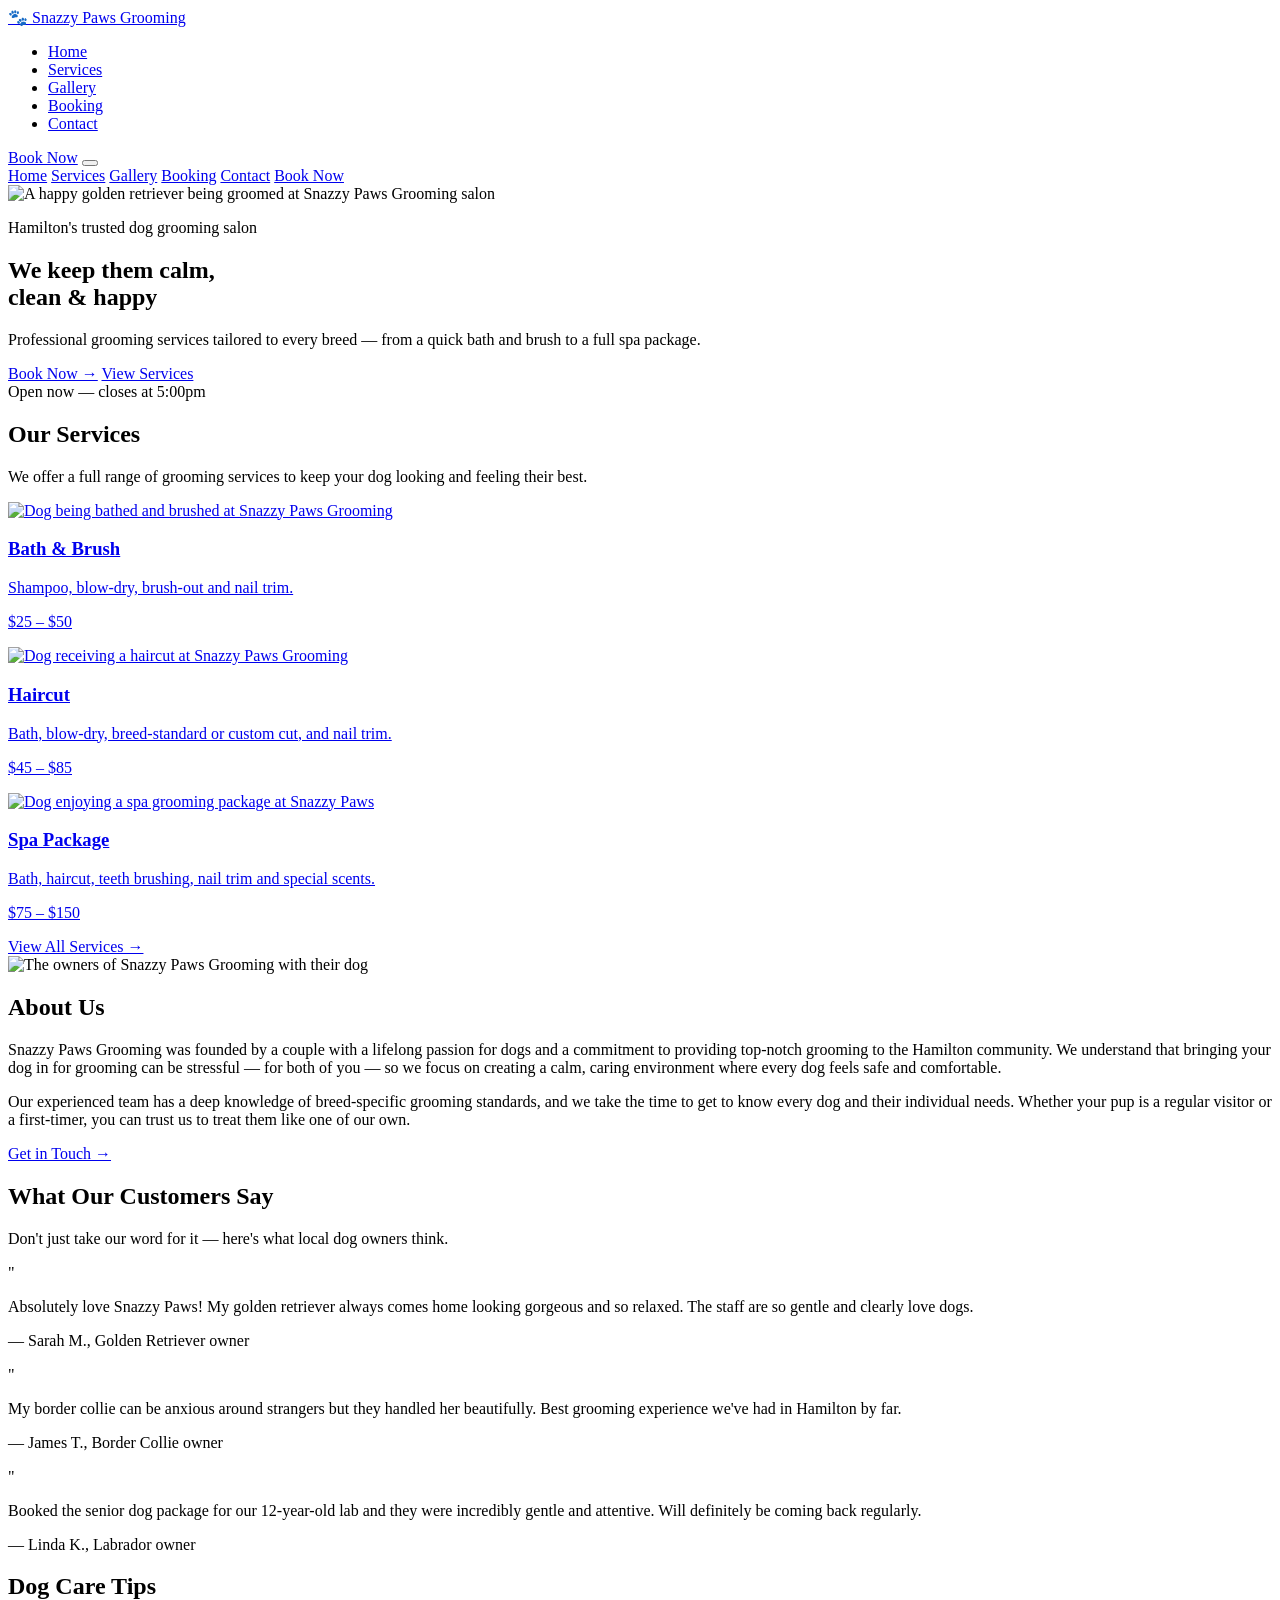
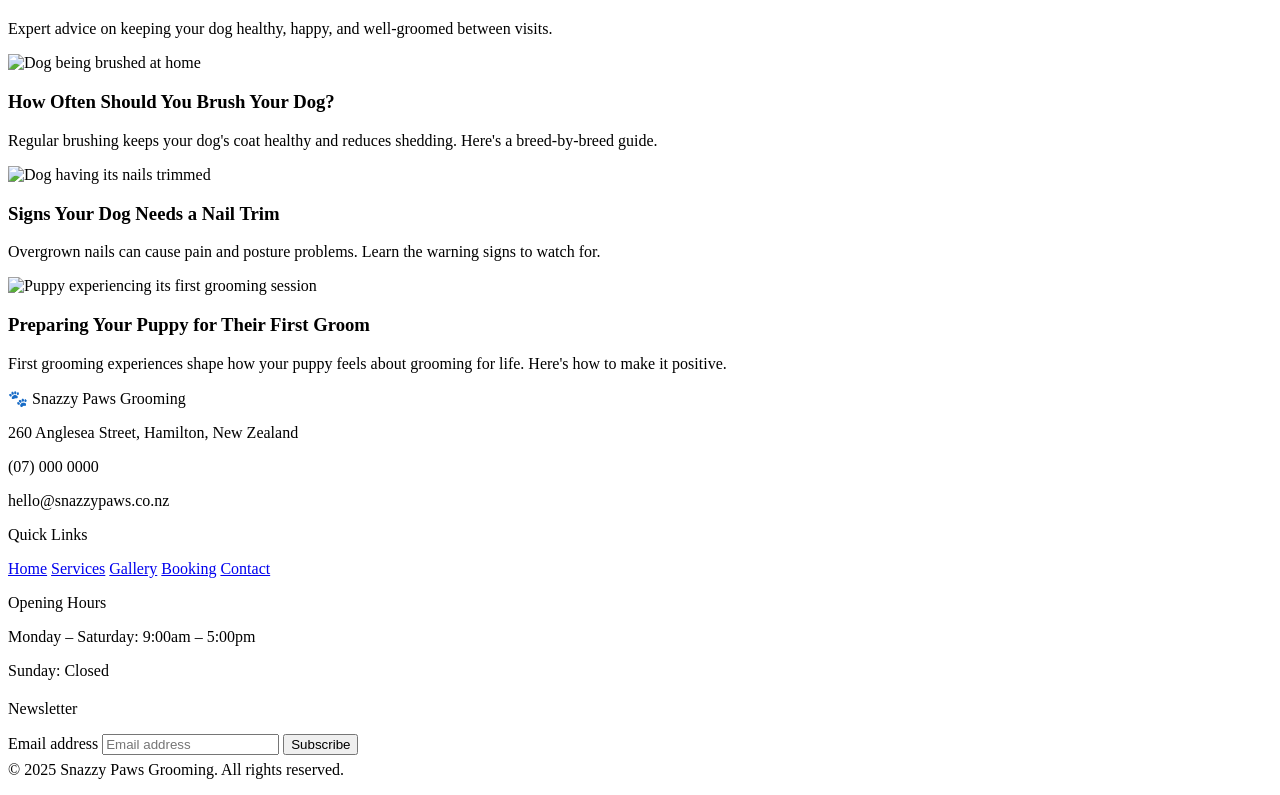
==== index.html @ 9329e03b "Add files via upload" ====
<!DOCTYPE html>
<html lang="en">
  <head>
    <meta charset="UTF-8" />
    <meta name="viewport" content="width=device-width, initial-scale=1.0" />
    <meta name="description" content="Snazzy Paws Grooming — Professional dog grooming services in Hamilton. Book your appointment today." />
    <title>Home | Snazzy Paws Grooming</title>
    <link rel="stylesheet" href="css/styles.css" />
  </head>
  <body>

    <!-- ===================== HEADER ===================== -->
    <header class="site-header" role="banner">
      <nav class="nav container" aria-label="Main navigation">
        <a href="index.html" class="nav__brand" aria-label="Snazzy Paws Grooming — Home">
          <span class="nav__brand-icon" aria-hidden="true">🐾</span>
          Snazzy Paws Grooming
        </a>
        <ul class="nav__links" role="list">
          <li><a href="index.html" class="active" aria-current="page">Home</a></li>
          <li><a href="services.html">Services</a></li>
          <li><a href="gallery.html">Gallery</a></li>
          <li><a href="booking.html">Booking</a></li>
          <li><a href="contact.html">Contact</a></li>
        </ul>
        <a href="booking.html" class="btn btn--primary nav__cta">Book Now</a>
        <button
          class="nav__toggle"
          aria-label="Open navigation menu"
          aria-expanded="false"
          aria-controls="mobile-nav"
        >
          <span></span>
          <span></span>
          <span></span>
        </button>
      </nav>
      <nav
        class="nav__mobile"
        id="mobile-nav"
        aria-label="Mobile navigation"
        aria-hidden="true"
      >
        <a href="index.html" aria-current="page">Home</a>
        <a href="services.html">Services</a>
        <a href="gallery.html">Gallery</a>
        <a href="booking.html">Booking</a>
        <a href="contact.html">Contact</a>
        <a href="booking.html" class="btn btn--primary">Book Now</a>
      </nav>
    </header>

    <!-- ===================== MAIN ===================== -->
    <main id="main-content">

      <!-- Hero -->
      <section class="hero" aria-label="Welcome banner">
        <img
          src="images/hero.jpg"
          alt="A happy golden retriever being groomed at Snazzy Paws Grooming salon"
          class="hero__image"
        />
        <div class="container">
          <div class="hero__content">
            <p class="hero__tagline">Hamilton's trusted dog grooming salon</p>
            <h1 class="hero__title">We keep them calm, <br />clean &amp; happy</h1>
            <p class="hero__subtitle">
              Professional grooming services tailored to every breed — from a quick bath and brush to a full spa package.
            </p>
            <div class="hero__actions">
              <a href="booking.html" class="btn btn--primary">Book Now →</a>
              <a href="services.html" class="btn btn--outline">View Services</a>
            </div>
          </div>
        </div>
      </section>

      <!-- Status bar -->
      <div class="status-bar" role="status" aria-live="polite">
        <span class="status-badge">
          <span class="status-badge__dot" aria-hidden="true"></span>
          Open now — closes at 5:00pm
        </span>
      </div>

      <!-- Our Services -->
      <section class="section" aria-labelledby="services-heading">
        <div class="container">
          <div class="section__header">
            <h2 id="services-heading">Our Services</h2>
            <p>We offer a full range of grooming services to keep your dog looking and feeling their best.</p>
          </div>
          <div class="services-grid">
            <a href="booking.html" class="service-card">
              <img src="images/pkg-bath.jpg" alt="Dog being bathed and brushed at Snazzy Paws Grooming" class="service-card__image" />
              <div class="service-card__body">
                <h3 class="service-card__name">Bath &amp; Brush</h3>
                <p class="service-card__desc">Shampoo, blow-dry, brush-out and nail trim.</p>
                <p class="service-card__price">$25 – $50</p>
              </div>
            </a>
            <a href="booking.html" class="service-card">
              <img src="images/service-haircut.jpg" alt="Dog receiving a haircut at Snazzy Paws Grooming" class="service-card__image" />
              <div class="service-card__body">
                <h3 class="service-card__name">Haircut</h3>
                <p class="service-card__desc">Bath, blow-dry, breed-standard or custom cut, and nail trim.</p>
                <p class="service-card__price">$45 – $85</p>
              </div>
            </a>
            <a href="booking.html" class="service-card">
              <img src="images/salon-bath.jpg" alt="Dog enjoying a spa grooming package at Snazzy Paws" class="service-card__image" />
              <div class="service-card__body">
                <h3 class="service-card__name">Spa Package</h3>
                <p class="service-card__desc">Bath, haircut, teeth brushing, nail trim and special scents.</p>
                <p class="service-card__price">$75 – $150</p>
              </div>
            </a>
          </div>
          <div class="services-cta">
            <a href="services.html" class="btn btn--dark">View All Services →</a>
          </div>
        </div>
      </section>

      <!-- About Us -->
      <section class="section section--alt" aria-labelledby="about-heading">
        <div class="container">
          <div class="about-grid">
            <img src="images/about.jpg" alt="The owners of Snazzy Paws Grooming with their dog" class="about__image" />
            <div class="about__text">
              <h2 id="about-heading">About Us</h2>
              <p>
                Snazzy Paws Grooming was founded by a couple with a lifelong passion for dogs and a commitment to providing top-notch grooming to the Hamilton community. We understand that bringing your dog in for grooming can be stressful — for both of you — so we focus on creating a calm, caring environment where every dog feels safe and comfortable.
              </p>
              <p>
                Our experienced team has a deep knowledge of breed-specific grooming standards, and we take the time to get to know every dog and their individual needs. Whether your pup is a regular visitor or a first-timer, you can trust us to treat them like one of our own.
              </p>
              <a href="contact.html" class="btn btn--dark">Get in Touch →</a>
            </div>
          </div>
        </div>
      </section>

      <!-- Customer Reviews -->
      <section class="section" aria-labelledby="reviews-heading">
        <div class="container">
          <div class="section__header">
            <h2 id="reviews-heading">What Our Customers Say</h2>
            <p>Don't just take our word for it — here's what local dog owners think.</p>
          </div>
          <div class="reviews-grid">
            <article class="review-card">
              <p class="review-card__quote" aria-hidden="true">"</p>
              <p class="review-card__text">Absolutely love Snazzy Paws! My golden retriever always comes home looking gorgeous and so relaxed. The staff are so gentle and clearly love dogs.</p>
              <p class="review-card__author">— Sarah M., Golden Retriever owner</p>
            </article>
            <article class="review-card">
              <p class="review-card__quote" aria-hidden="true">"</p>
              <p class="review-card__text">My border collie can be anxious around strangers but they handled her beautifully. Best grooming experience we've had in Hamilton by far.</p>
              <p class="review-card__author">— James T., Border Collie owner</p>
            </article>
            <article class="review-card">
              <p class="review-card__quote" aria-hidden="true">"</p>
              <p class="review-card__text">Booked the senior dog package for our 12-year-old lab and they were incredibly gentle and attentive. Will definitely be coming back regularly.</p>
              <p class="review-card__author">— Linda K., Labrador owner</p>
            </article>
          </div>
        </div>
      </section>

      <!-- Dog Care Tips -->
      <section class="section section--alt" aria-labelledby="tips-heading">
        <div class="container">
          <div class="section__header">
            <h2 id="tips-heading">Dog Care Tips</h2>
            <p>Expert advice on keeping your dog healthy, happy, and well-groomed between visits.</p>
          </div>
          <div class="tips-grid">
            <article class="tip-card">
              <img src="images/tip-brushing.jpg" alt="Dog being brushed at home" class="tip-card__image" />
              <div class="tip-card__body">
                <h3 class="tip-card__title">How Often Should You Brush Your Dog?</h3>
                <p class="tip-card__preview">Regular brushing keeps your dog's coat healthy and reduces shedding. Here's a breed-by-breed guide.</p>
              </div>
            </article>
            <article class="tip-card">
              <img src="images/tip-nails.jpg" alt="Dog having its nails trimmed" class="tip-card__image" />
              <div class="tip-card__body">
                <h3 class="tip-card__title">Signs Your Dog Needs a Nail Trim</h3>
                <p class="tip-card__preview">Overgrown nails can cause pain and posture problems. Learn the warning signs to watch for.</p>
              </div>
            </article>
            <article class="tip-card">
              <img src="images/tip-puppy.jpg" alt="Puppy experiencing its first grooming session" class="tip-card__image" />
              <div class="tip-card__body">
                <h3 class="tip-card__title">Preparing Your Puppy for Their First Groom</h3>
                <p class="tip-card__preview">First grooming experiences shape how your puppy feels about grooming for life. Here's how to make it positive.</p>
              </div>
            </article>
          </div>
        </div>
      </section>

    </main>

    <!-- ===================== FOOTER ===================== -->
    <footer class="site-footer" role="contentinfo">
      <div class="container">
        <div class="footer__grid">
          <div>
            <p class="footer__brand">🐾 Snazzy Paws Grooming</p>
            <div class="footer__info">
              <p>260 Anglesea Street, Hamilton, New Zealand</p>
              <p>(07) 000 0000</p>
              <p>hello@snazzypaws.co.nz</p>
            </div>
          </div>
          <div>
            <p class="footer__heading">Quick Links</p>
            <nav class="footer__links" aria-label="Footer navigation">
              <a href="index.html">Home</a>
              <a href="services.html">Services</a>
              <a href="gallery.html">Gallery</a>
              <a href="booking.html">Booking</a>
              <a href="contact.html">Contact</a>
            </nav>
          </div>
          <div>
            <p class="footer__heading">Opening Hours</p>
            <div class="footer__hours">
              <p>Monday – Saturday: 9:00am – 5:00pm</p>
              <p>Sunday: Closed</p>
            </div>
            <p class="footer__heading" style="margin-top:1.25rem;">Newsletter</p>
            <form class="footer__newsletter-form" aria-label="Newsletter signup">
              <label for="newsletter-email" class="sr-only">Email address</label>
              <input
                type="email"
                id="newsletter-email"
                name="email"
                placeholder="Email address"
                aria-label="Your email address"
              />
              <button type="submit">Subscribe</button>
            </form>
          </div>
        </div>
        <div class="footer__bottom">
          <p style="margin-top:0.4rem;">© 2025 Snazzy Paws Grooming. All rights reserved.</p>
        </div>
      </div>
    </footer>

    <script>
      // Mobile nav toggle
      const toggle = document.querySelector('.nav__toggle');
      const mobileNav = document.querySelector('.nav__mobile');
      toggle.addEventListener('click', function () {
        const isOpen = mobileNav.classList.toggle('is-open');
        toggle.setAttribute('aria-expanded', isOpen);
        mobileNav.setAttribute('aria-hidden', !isOpen);
      });
    </script>

  </body>
</html>
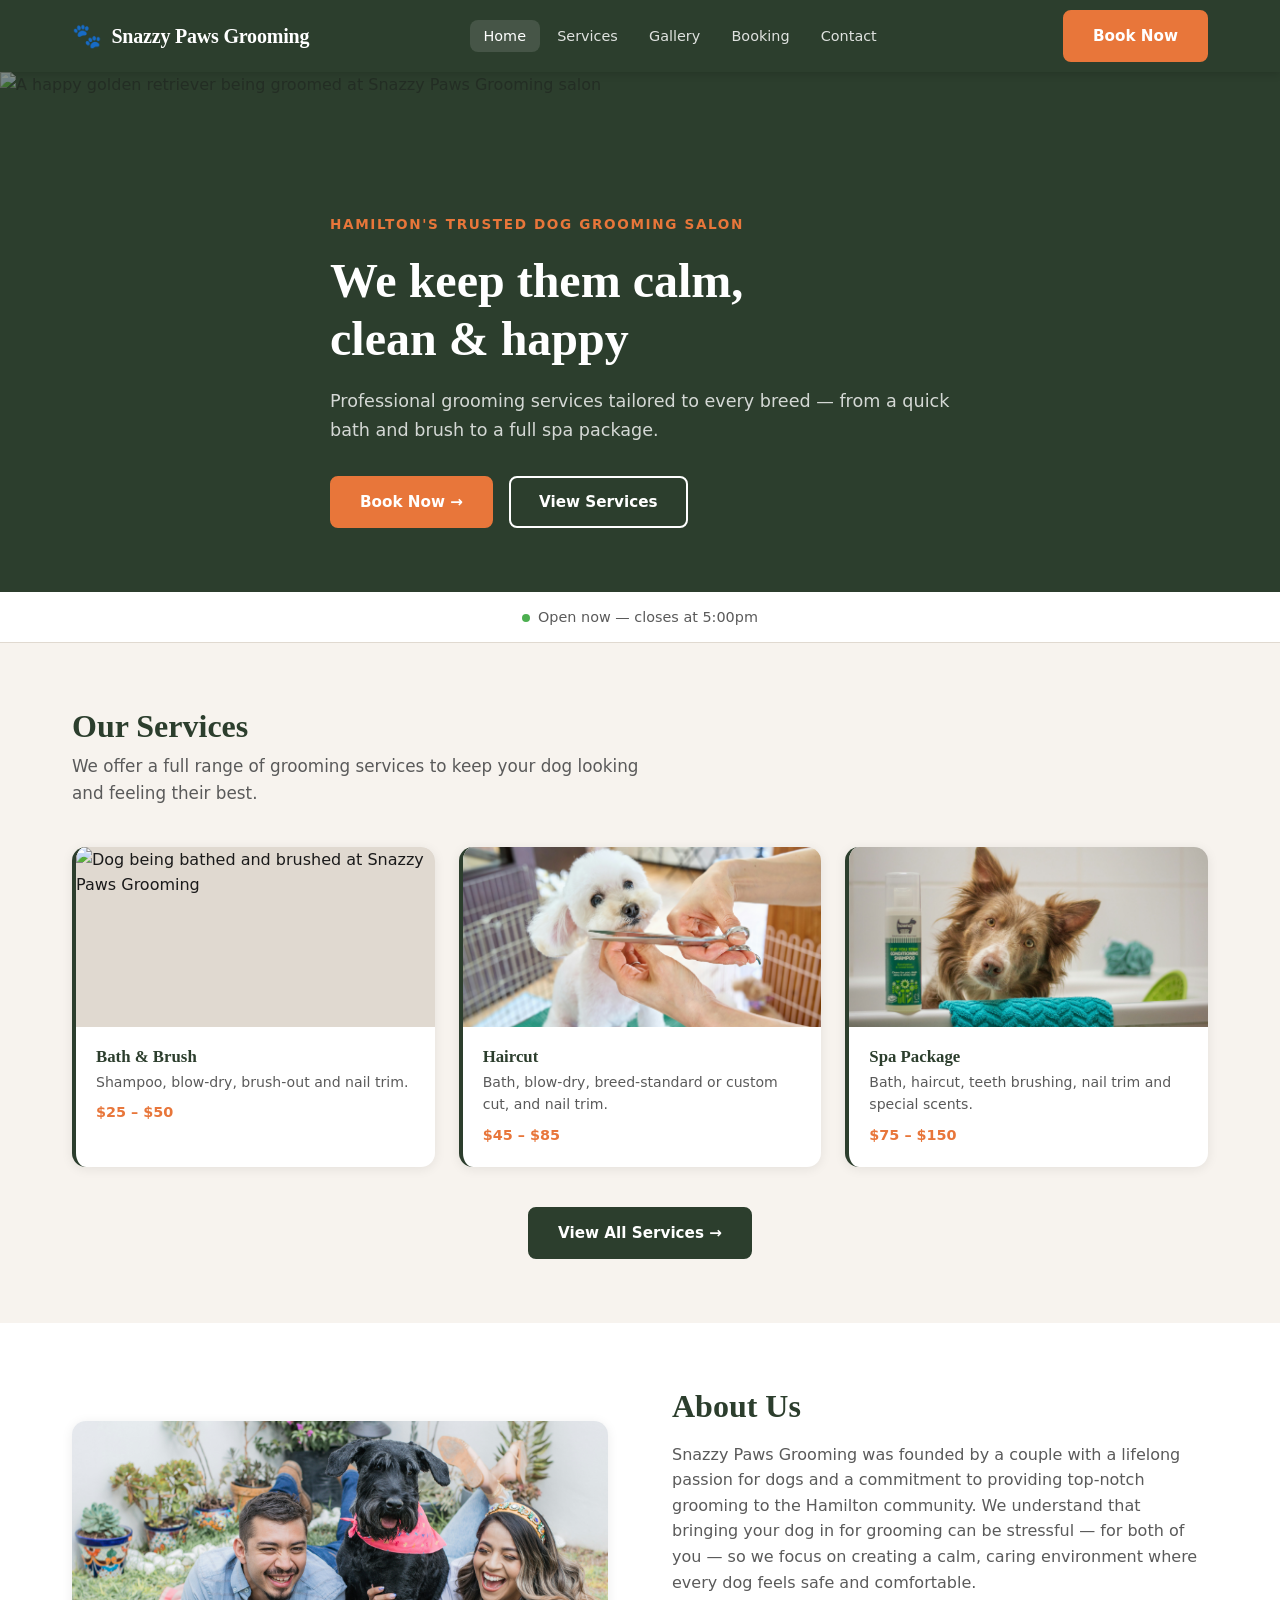
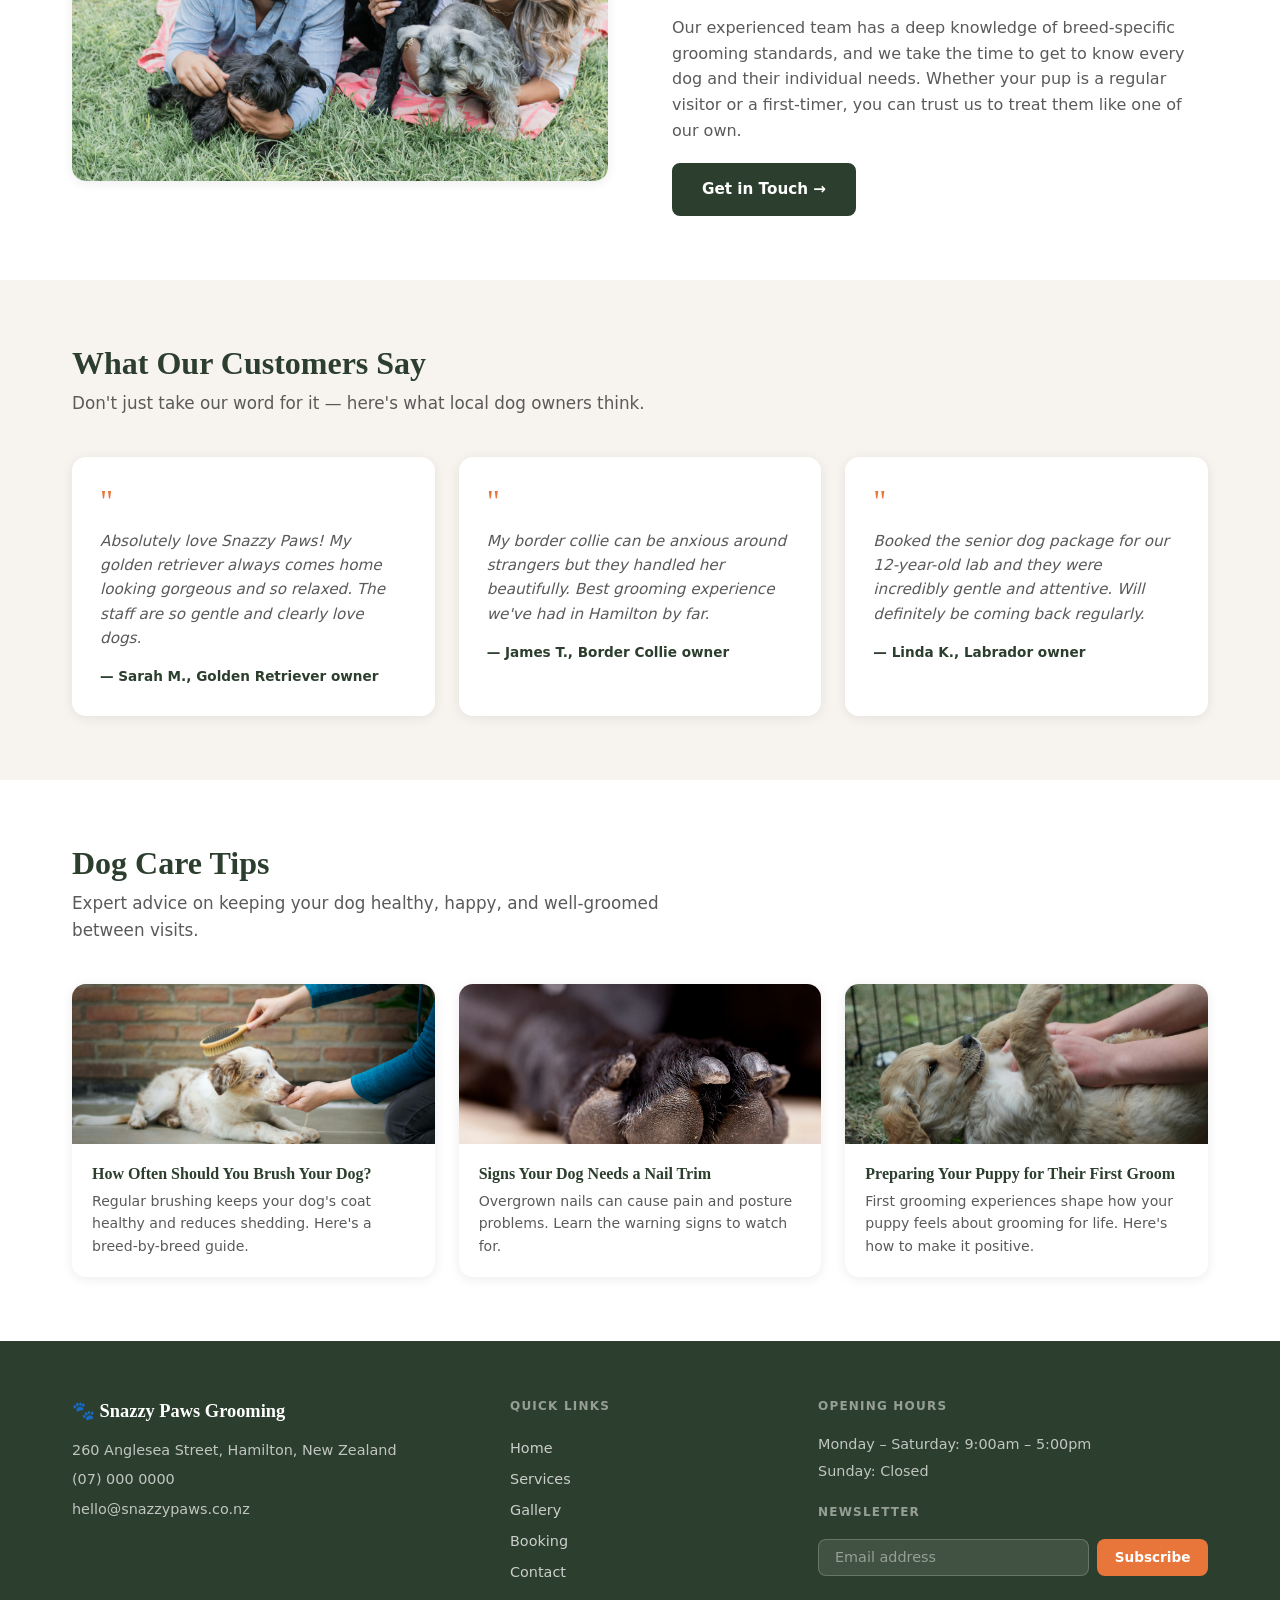
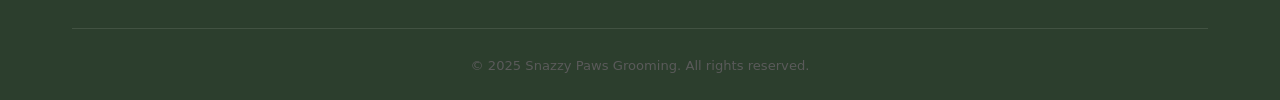
==== commit 5735f963: "making updates to HTML based on validator.w3 warnings" ====
--- a/index.html
+++ b/index.html
@@ -10,13 +10,13 @@
   <body>
 
     <!-- ===================== HEADER ===================== -->
-    <header class="site-header" role="banner">
+    <header class="site-header">
       <nav class="nav container" aria-label="Main navigation">
         <a href="index.html" class="nav__brand" aria-label="Snazzy Paws Grooming — Home">
           <span class="nav__brand-icon" aria-hidden="true">🐾</span>
           Snazzy Paws Grooming
         </a>
-        <ul class="nav__links" role="list">
+        <ul class="nav__links">
           <li><a href="index.html" class="active" aria-current="page">Home</a></li>
           <li><a href="services.html">Services</a></li>
           <li><a href="gallery.html">Gallery</a></li>
@@ -204,7 +204,7 @@
     </main>
 
     <!-- ===================== FOOTER ===================== -->
-    <footer class="site-footer" role="contentinfo">
+    <footer class="site-footer">
       <div class="container">
         <div class="footer__grid">
           <div>
--- a/css/styles.css
+++ b/css/styles.css
@@ -0,0 +1,1622 @@
+/* ============================================================
+   SNAZZY PAWS GROOMING — Main Stylesheet
+   Fonts: Playfair Display (headings), Inter (body)
+   Breakpoints: 1440px desktop | 768px tablet | 390px mobile
+   ============================================================ */
+
+/* --- Google Fonts Import --- */
+@import url('https://fonts.googleapis.com/css2?family=Playfair+Display:wght@400;600;700&family=Inter:wght@300;400;500;600&display=swap');
+
+/* --- CSS Variables --- */
+:root {
+  --green-dark: #2C3E2D;
+  --green-mid: #3D5C3E;
+  --orange: #E8763A;
+  --orange-dark: #C95F20;
+  --brown: #6B4F3A;
+  --bg: #F7F3EE;
+  --white: #FFFFFF;
+  --card-bg: #FFFFFF;
+  --text-primary: #1A1A1A;
+  --text-secondary: #5A5A5A;
+  --text-light: #888888;
+  --border: #E0D9D0;
+  --shadow: 0 2px 12px rgba(0,0,0,0.08);
+  --shadow-hover: 0 6px 24px rgba(0,0,0,0.13);
+  --radius: 8px;
+  --radius-lg: 14px;
+  --font-display: 'Playfair Display', Georgia, serif;
+  --font-body: 'Inter', system-ui, sans-serif;
+  --max-width: 1200px;
+  --nav-height: 72px;
+}
+
+/* --- Screen reader only utility --- */
+.sr-only {
+  position: absolute;
+  width: 1px;
+  height: 1px;
+  padding: 0;
+  margin: -1px;
+  overflow: hidden;
+  clip: rect(0, 0, 0, 0);
+  white-space: nowrap;
+  border: 0;
+}
+
+/* --- Reset & Base --- */
+*, *::before, *::after {
+  box-sizing: border-box;
+  margin: 0;
+  padding: 0;
+}
+
+html {
+  scroll-behavior: smooth;
+}
+
+body {
+  font-family: var(--font-body);
+  font-size: 16px;
+  line-height: 1.6;
+  color: var(--text-primary);
+  background-color: var(--bg);
+}
+
+img {
+  max-width: 100%;
+  height: auto;
+  display: block;
+}
+
+a {
+  color: inherit;
+  text-decoration: none;
+}
+
+ul {
+  list-style: none;
+}
+
+/* --- Typography --- */
+h1, h2, h3, h4 {
+  font-family: var(--font-display);
+  line-height: 1.2;
+  color: var(--green-dark);
+}
+
+h1 { font-size: clamp(2rem, 4vw, 3rem); font-weight: 700; }
+h2 { font-size: clamp(1.5rem, 2.5vw, 2rem); font-weight: 600; }
+h3 { font-size: clamp(1.1rem, 2vw, 1.4rem); font-weight: 600; }
+h4 { font-size: 1rem; font-weight: 600; }
+
+p {
+  color: var(--text-secondary);
+  margin-bottom: 1rem;
+}
+
+p:last-child {
+  margin-bottom: 0;
+}
+
+/* --- Layout Utilities --- */
+.container {
+  max-width: var(--max-width);
+  margin: 0 auto;
+  padding: 0 2rem;
+}
+
+.section {
+  padding: 4rem 0;
+}
+
+.section--alt {
+  background-color: var(--white);
+}
+
+.section__header {
+  margin-bottom: 2.5rem;
+}
+
+.section__header h2 {
+  margin-bottom: 0.5rem;
+}
+
+.section__header p {
+  font-size: 1.05rem;
+  max-width: 600px;
+}
+
+/* --- Buttons --- */
+.btn {
+  display: inline-flex;
+  align-items: center;
+  gap: 0.4rem;
+  padding: 0.75rem 1.75rem;
+  border-radius: var(--radius);
+  font-family: var(--font-body);
+  font-size: 0.95rem;
+  font-weight: 600;
+  cursor: pointer;
+  border: 2px solid transparent;
+  transition: background 0.2s, color 0.2s, border-color 0.2s, transform 0.15s;
+  text-decoration: none;
+}
+
+.btn:hover {
+  transform: translateY(-1px);
+}
+
+.btn--primary {
+  background: var(--orange);
+  color: var(--white);
+  border-color: var(--orange);
+}
+
+.btn--primary:hover {
+  background: var(--orange-dark);
+  border-color: var(--orange-dark);
+}
+
+.btn--outline {
+  background: transparent;
+  color: var(--white);
+  border-color: var(--white);
+}
+
+.btn--outline:hover {
+  background: var(--white);
+  color: var(--green-dark);
+}
+
+.btn--dark {
+  background: var(--green-dark);
+  color: var(--white);
+  border-color: var(--green-dark);
+}
+
+.btn--dark:hover {
+  background: var(--green-mid);
+  border-color: var(--green-mid);
+}
+
+/* ============================================================
+   HEADER & NAVIGATION
+   ============================================================ */
+.site-header {
+  position: sticky;
+  top: 0;
+  z-index: 100;
+  background: var(--green-dark);
+  height: var(--nav-height);
+  box-shadow: 0 2px 8px rgba(0,0,0,0.15);
+}
+
+.nav {
+  display: flex;
+  align-items: center;
+  justify-content: space-between;
+  height: var(--nav-height);
+}
+
+.nav__brand {
+  display: flex;
+  align-items: center;
+  gap: 0.6rem;
+  color: var(--white);
+  font-family: var(--font-display);
+  font-size: 1.25rem;
+  font-weight: 700;
+  letter-spacing: -0.01em;
+}
+
+.nav__brand-icon {
+  font-size: 1.5rem;
+}
+
+.nav__links {
+  display: flex;
+  align-items: center;
+  gap: 0.25rem;
+}
+
+.nav__links a {
+  color: rgba(255,255,255,0.85);
+  font-size: 0.9rem;
+  font-weight: 500;
+  padding: 0.5rem 0.85rem;
+  border-radius: var(--radius);
+  transition: color 0.2s, background 0.2s;
+}
+
+.nav__links a:hover,
+.nav__links a.active {
+  color: var(--white);
+  background: rgba(255,255,255,0.12);
+}
+
+.nav__cta {
+  margin-left: 0.75rem;
+}
+
+/* Hamburger */
+.nav__toggle {
+  display: none;
+  flex-direction: column;
+  gap: 5px;
+  background: none;
+  border: none;
+  cursor: pointer;
+  padding: 0.5rem;
+  aria-label: "Open menu";
+}
+
+.nav__toggle span {
+  display: block;
+  width: 24px;
+  height: 2px;
+  background: var(--white);
+  border-radius: 2px;
+  transition: transform 0.3s, opacity 0.3s;
+}
+
+/* Mobile nav */
+.nav__mobile {
+  display: none;
+  position: fixed;
+  top: var(--nav-height);
+  left: 0;
+  right: 0;
+  background: var(--green-dark);
+  padding: 1.5rem 2rem 2rem;
+  border-top: 1px solid rgba(255,255,255,0.1);
+  box-shadow: 0 8px 24px rgba(0,0,0,0.2);
+}
+
+.nav__mobile.is-open {
+  display: block;
+}
+
+.nav__mobile a {
+  display: block;
+  color: rgba(255,255,255,0.85);
+  font-size: 1.05rem;
+  font-weight: 500;
+  padding: 0.85rem 0;
+  border-bottom: 1px solid rgba(255,255,255,0.08);
+  transition: color 0.2s;
+}
+
+.nav__mobile a:hover {
+  color: var(--white);
+}
+
+.nav__mobile .btn {
+  margin-top: 1.25rem;
+  width: 100%;
+  justify-content: center;
+}
+
+/* ============================================================
+   FOOTER
+   ============================================================ */
+.site-footer {
+  background: var(--green-dark);
+  color: rgba(255,255,255,0.85);
+  padding: 3.5rem 0 1.5rem;
+}
+
+.footer__grid {
+  display: grid;
+  grid-template-columns: 1.5fr 1fr 1.5fr;
+  gap: 3rem;
+  margin-bottom: 2.5rem;
+}
+
+.footer__brand {
+  font-family: var(--font-display);
+  font-size: 1.15rem;
+  font-weight: 700;
+  color: var(--white);
+  margin-bottom: 0.75rem;
+}
+
+.footer__info p {
+  color: rgba(255,255,255,0.7);
+  font-size: 0.9rem;
+  margin-bottom: 0.4rem;
+}
+
+.footer__heading {
+  font-family: var(--font-body);
+  font-size: 0.75rem;
+  font-weight: 600;
+  text-transform: uppercase;
+  letter-spacing: 0.1em;
+  color: rgba(255,255,255,0.5);
+  margin-bottom: 1rem;
+}
+
+.footer__links a {
+  display: block;
+  color: rgba(255,255,255,0.75);
+  font-size: 0.9rem;
+  padding: 0.25rem 0;
+  transition: color 0.2s;
+}
+
+.footer__links a:hover {
+  color: var(--white);
+}
+
+.footer__hours p {
+  color: rgba(255,255,255,0.7);
+  font-size: 0.9rem;
+  margin-bottom: 0.3rem;
+}
+
+.footer__newsletter-form {
+  display: flex;
+  gap: 0.5rem;
+  margin-top: 0.75rem;
+}
+
+.footer__newsletter-form input {
+  flex: 1;
+  padding: 0.6rem 1rem;
+  border-radius: var(--radius);
+  border: 1px solid rgba(255,255,255,0.2);
+  background: rgba(255,255,255,0.1);
+  color: var(--white);
+  font-family: var(--font-body);
+  font-size: 0.9rem;
+}
+
+.footer__newsletter-form input::placeholder {
+  color: rgba(255,255,255,0.45);
+}
+
+.footer__newsletter-form button {
+  padding: 0.6rem 1.1rem;
+  background: var(--orange);
+  color: var(--white);
+  border: none;
+  border-radius: var(--radius);
+  font-family: var(--font-body);
+  font-size: 0.85rem;
+  font-weight: 600;
+  cursor: pointer;
+  transition: background 0.2s;
+}
+
+.footer__newsletter-form button:hover {
+  background: var(--orange-dark);
+}
+
+.footer__bottom {
+  border-top: 1px solid rgba(255,255,255,0.1);
+  padding-top: 1.25rem;
+  text-align: center;
+  font-size: 0.82rem;
+  color: rgba(255,255,255,0.4);
+}
+
+/* ============================================================
+   HOME PAGE
+   ============================================================ */
+
+/* Hero */
+.hero {
+  position: relative;
+  min-height: 520px;
+  display: flex;
+  align-items: flex-end;
+  overflow: hidden;
+  background: var(--green-dark);
+}
+
+.hero__image {
+  position: absolute;
+  inset: 0;
+  width: 100%;
+  height: 100%;
+  object-fit: cover;
+  opacity: 0.45;
+}
+
+.hero__content {
+  position: relative;
+  z-index: 1;
+  padding: 4rem 0;
+  max-width: 620px;
+}
+
+.hero__tagline {
+  font-family: var(--font-body);
+  font-size: 0.85rem;
+  font-weight: 600;
+  text-transform: uppercase;
+  letter-spacing: 0.12em;
+  color: var(--orange);
+  margin-bottom: 1rem;
+}
+
+.hero__title {
+  color: var(--white);
+  margin-bottom: 1.25rem;
+}
+
+.hero__subtitle {
+  color: rgba(255,255,255,0.8);
+  font-size: 1.1rem;
+  margin-bottom: 2rem;
+}
+
+.hero__actions {
+  display: flex;
+  gap: 1rem;
+  flex-wrap: wrap;
+}
+
+/* Status badge */
+.status-bar {
+  background: var(--white);
+  border-bottom: 1px solid var(--border);
+  padding: 0.75rem 0;
+  text-align: center;
+}
+
+.status-badge {
+  display: inline-flex;
+  align-items: center;
+  gap: 0.5rem;
+  font-size: 0.9rem;
+  font-weight: 500;
+  color: var(--text-secondary);
+}
+
+.status-badge__dot {
+  width: 8px;
+  height: 8px;
+  border-radius: 50%;
+  background: #4CAF50;
+  flex-shrink: 0;
+}
+
+/* Service cards */
+.services-grid {
+  display: grid;
+  grid-template-columns: repeat(3, 1fr);
+  gap: 1.5rem;
+}
+
+.service-card {
+  display: block;
+  background: var(--card-bg);
+  border-radius: var(--radius-lg);
+  overflow: hidden;
+  box-shadow: var(--shadow);
+  border-left: 4px solid var(--green-dark);
+  transition: box-shadow 0.2s, transform 0.2s;
+}
+
+.service-card:hover {
+  box-shadow: var(--shadow-hover);
+  transform: translateY(-3px);
+}
+
+.service-card__image {
+  width: 100%;
+  height: 180px;
+  object-fit: cover;
+  background: var(--border);
+}
+
+.service-card__image--placeholder {
+  width: 100%;
+  height: 180px;
+  background: linear-gradient(135deg, #e0d9d0 0%, #c8bfb5 100%);
+  display: flex;
+  align-items: center;
+  justify-content: center;
+  color: var(--text-light);
+  font-size: 2rem;
+}
+
+.service-card__body {
+  padding: 1.25rem;
+}
+
+.service-card__name {
+  font-family: var(--font-display);
+  font-size: 1.05rem;
+  color: var(--green-dark);
+  margin-bottom: 0.25rem;
+}
+
+.service-card__desc {
+  font-size: 0.88rem;
+  color: var(--text-secondary);
+  margin-bottom: 0.5rem;
+}
+
+.service-card__price {
+  font-size: 0.9rem;
+  font-weight: 600;
+  color: var(--orange);
+}
+
+.services-cta {
+  text-align: center;
+  margin-top: 2.5rem;
+}
+
+/* About section */
+.about-grid {
+  display: grid;
+  grid-template-columns: 1fr 1fr;
+  gap: 4rem;
+  align-items: center;
+}
+
+.about__image {
+  border-radius: var(--radius-lg);
+  width: 100%;
+  height: 360px;
+  object-fit: cover;
+  box-shadow: var(--shadow);
+}
+
+.about__image--placeholder {
+  border-radius: var(--radius-lg);
+  width: 100%;
+  height: 360px;
+  background: linear-gradient(135deg, #e0d9d0 0%, #c8bfb5 100%);
+  display: flex;
+  align-items: center;
+  justify-content: center;
+  color: var(--text-light);
+  font-size: 3rem;
+}
+
+.about__text h2 {
+  margin-bottom: 1rem;
+}
+
+.about__text p {
+  margin-bottom: 1.25rem;
+}
+
+/* Reviews */
+.reviews-grid {
+  display: grid;
+  grid-template-columns: repeat(3, 1fr);
+  gap: 1.5rem;
+}
+
+.review-card {
+  background: var(--card-bg);
+  border-radius: var(--radius-lg);
+  padding: 1.75rem;
+  box-shadow: var(--shadow);
+  position: relative;
+}
+
+.review-card__quote {
+  font-size: 2rem;
+  color: var(--orange);
+  line-height: 1;
+  margin-bottom: 0.75rem;
+  font-family: var(--font-display);
+}
+
+.review-card__text {
+  font-size: 0.95rem;
+  color: var(--text-secondary);
+  font-style: italic;
+  margin-bottom: 1rem;
+}
+
+.review-card__author {
+  font-size: 0.85rem;
+  font-weight: 600;
+  color: var(--green-dark);
+}
+
+/* Dog care tips */
+.tips-grid {
+  display: grid;
+  grid-template-columns: repeat(3, 1fr);
+  gap: 1.5rem;
+}
+
+.tip-card {
+  background: var(--card-bg);
+  border-radius: var(--radius-lg);
+  overflow: hidden;
+  box-shadow: var(--shadow);
+  transition: box-shadow 0.2s, transform 0.2s;
+}
+
+.tip-card:hover {
+  box-shadow: var(--shadow-hover);
+  transform: translateY(-3px);
+}
+
+.tip-card__image--placeholder {
+  width: 100%;
+  height: 160px;
+  background: linear-gradient(135deg, #e0d9d0 0%, #c8bfb5 100%);
+  display: flex;
+  align-items: center;
+  justify-content: center;
+  color: var(--text-light);
+  font-size: 2rem;
+}
+
+.tip-card__body {
+  padding: 1.25rem;
+}
+
+.tip-card__title {
+  font-family: var(--font-display);
+  font-size: 1rem;
+  color: var(--green-dark);
+  margin-bottom: 0.4rem;
+}
+
+.tip-card__preview {
+  font-size: 0.88rem;
+  color: var(--text-secondary);
+}
+
+/* ============================================================
+   SERVICES PAGE
+   ============================================================ */
+.page-hero {
+  background: var(--green-dark);
+  padding: 3.5rem 0;
+  color: var(--white);
+}
+
+.page-hero h1 {
+  color: var(--white);
+  margin-bottom: 0.5rem;
+}
+
+.page-hero p {
+  color: rgba(255,255,255,0.75);
+  font-size: 1.05rem;
+  max-width: 560px;
+}
+
+/* Grooming packages */
+.packages-grid {
+  display: grid;
+  grid-template-columns: repeat(4, 1fr);
+  gap: 1.25rem;
+}
+
+.package-card {
+  display: block;
+  background: var(--card-bg);
+  border-radius: var(--radius-lg);
+  overflow: hidden;
+  box-shadow: var(--shadow);
+  border-left: 4px solid var(--green-dark);
+  transition: box-shadow 0.2s, transform 0.2s;
+}
+
+.package-card:hover {
+  box-shadow: var(--shadow-hover);
+  transform: translateY(-3px);
+}
+
+.package-card__image--placeholder {
+  width: 100%;
+  height: 140px;
+  background: linear-gradient(135deg, #e0d9d0 0%, #c8bfb5 100%);
+  display: flex;
+  align-items: center;
+  justify-content: center;
+  color: var(--text-light);
+  font-size: 1.75rem;
+}
+
+.package-card__body {
+  padding: 1rem 1.1rem;
+}
+
+.package-card__name {
+  font-family: var(--font-display);
+  font-size: 1rem;
+  color: var(--green-dark);
+  margin-bottom: 0.2rem;
+}
+
+.package-card__price {
+  font-size: 0.88rem;
+  font-weight: 600;
+  color: var(--orange);
+}
+
+/* Pricing table */
+.pricing-table {
+  width: 100%;
+  border-collapse: collapse;
+  background: var(--card-bg);
+  border-radius: var(--radius-lg);
+  overflow: hidden;
+  box-shadow: var(--shadow);
+}
+
+.pricing-table th {
+  background: var(--green-dark);
+  color: var(--white);
+  font-family: var(--font-body);
+  font-size: 0.85rem;
+  font-weight: 600;
+  text-transform: uppercase;
+  letter-spacing: 0.06em;
+  padding: 1rem 1.25rem;
+  text-align: left;
+}
+
+.pricing-table td {
+  padding: 0.9rem 1.25rem;
+  font-size: 0.9rem;
+  color: var(--text-secondary);
+  border-bottom: 1px solid var(--border);
+}
+
+.pricing-table tbody tr:last-child td {
+  border-bottom: none;
+}
+
+.pricing-table tbody tr:nth-child(even) {
+  background: var(--bg);
+}
+
+.pricing-table .price-col {
+  font-weight: 600;
+  color: var(--orange);
+  white-space: nowrap;
+}
+
+.pricing-table .service-name {
+  font-weight: 500;
+  color: var(--text-primary);
+}
+
+/* Specialised treatments */
+.treatments-grid {
+  display: grid;
+  grid-template-columns: repeat(3, 1fr);
+  gap: 1.25rem;
+}
+
+.treatment-card {
+  display: block;
+  background: var(--card-bg);
+  border-radius: var(--radius-lg);
+  padding: 1.5rem;
+  box-shadow: var(--shadow);
+  border-top: 3px solid var(--orange);
+  transition: box-shadow 0.2s, transform 0.2s;
+}
+
+.treatment-card:hover {
+  box-shadow: var(--shadow-hover);
+  transform: translateY(-3px);
+}
+
+.treatment-card__name {
+  font-family: var(--font-display);
+  font-size: 1rem;
+  color: var(--green-dark);
+  margin-bottom: 0.25rem;
+}
+
+.treatment-card__price {
+  font-size: 0.85rem;
+  font-weight: 600;
+  color: var(--orange);
+  margin-bottom: 0.5rem;
+}
+
+.treatment-card__desc {
+  font-size: 0.88rem;
+  color: var(--text-secondary);
+}
+
+/* Tailored packages */
+.tailored-grid {
+  display: grid;
+  grid-template-columns: repeat(2, 1fr);
+  gap: 1.5rem;
+}
+
+.tailored-card {
+  background: var(--card-bg);
+  border-radius: var(--radius-lg);
+  overflow: hidden;
+  box-shadow: var(--shadow);
+  display: flex;
+  gap: 0;
+  transition: box-shadow 0.2s, transform 0.2s;
+}
+
+.tailored-card:hover {
+  box-shadow: var(--shadow-hover);
+  transform: translateY(-3px);
+}
+
+.tailored-card__image--placeholder {
+  width: 140px;
+  flex-shrink: 0;
+  background: linear-gradient(135deg, #e0d9d0 0%, #c8bfb5 100%);
+  display: flex;
+  align-items: center;
+  justify-content: center;
+  color: var(--text-light);
+  font-size: 2rem;
+}
+
+.tailored-card__body {
+  padding: 1.25rem;
+}
+
+.tailored-card__name {
+  font-family: var(--font-display);
+  font-size: 1.05rem;
+  color: var(--green-dark);
+  margin-bottom: 0.25rem;
+}
+
+.tailored-card__price {
+  font-size: 0.9rem;
+  font-weight: 600;
+  color: var(--orange);
+  margin-bottom: 0.5rem;
+}
+
+.tailored-card__desc {
+  font-size: 0.88rem;
+  color: var(--text-secondary);
+}
+
+/* Gift vouchers */
+.gift-voucher {
+  background: var(--card-bg);
+  border-radius: var(--radius-lg);
+  padding: 2rem;
+  box-shadow: var(--shadow);
+  display: flex;
+  gap: 2rem;
+  align-items: center;
+  border: 2px dashed var(--border);
+}
+
+.gift-voucher__image--placeholder {
+  width: 160px;
+  height: 110px;
+  flex-shrink: 0;
+  background: linear-gradient(135deg, #e0d9d0 0%, #c8bfb5 100%);
+  border-radius: var(--radius);
+  display: flex;
+  align-items: center;
+  justify-content: center;
+  color: var(--text-light);
+  font-size: 2.5rem;
+}
+
+.gift-voucher__content h3 {
+  margin-bottom: 0.5rem;
+}
+
+.gift-voucher__content p {
+  font-size: 0.92rem;
+  margin-bottom: 1rem;
+}
+
+/* CTA banner */
+.cta-banner {
+  background: var(--green-dark);
+  padding: 3.5rem 0;
+  text-align: center;
+  color: var(--white);
+}
+
+.cta-banner h2 {
+  color: var(--white);
+  margin-bottom: 0.5rem;
+}
+
+.cta-banner p {
+  color: rgba(255,255,255,0.75);
+  margin-bottom: 1.75rem;
+}
+
+/* ============================================================
+   GALLERY PAGE
+   ============================================================ */
+.gallery-grid {
+  display: grid;
+  grid-template-columns: repeat(4, 1fr);
+  gap: 1rem;
+}
+
+.gallery-item {
+  display: block;
+  border-radius: var(--radius);
+  overflow: hidden;
+  box-shadow: var(--shadow);
+  aspect-ratio: 1;
+  position: relative;
+  transition: transform 0.2s, box-shadow 0.2s;
+}
+
+.gallery-item:hover {
+  transform: scale(1.02);
+  box-shadow: var(--shadow-hover);
+}
+
+.gallery-item img {
+  width: 100%;
+  height: 100%;
+  object-fit: cover;
+}
+
+.gallery-item__placeholder {
+  width: 100%;
+  height: 100%;
+  background: linear-gradient(135deg, #e0d9d0 0%, #c8bfb5 100%);
+  display: flex;
+  flex-direction: column;
+  align-items: center;
+  justify-content: center;
+  gap: 0.4rem;
+  color: var(--text-light);
+}
+
+.gallery-item__placeholder span {
+  font-size: 2rem;
+}
+
+.gallery-item__placeholder p {
+  font-size: 0.75rem;
+  color: var(--text-light);
+  margin: 0;
+  text-align: center;
+  padding: 0 0.5rem;
+}
+
+.gallery-section {
+  margin-bottom: 3rem;
+}
+
+.gallery-section__heading {
+  margin-bottom: 0.5rem;
+}
+
+.gallery-section__desc {
+  font-size: 0.95rem;
+  margin-bottom: 1.5rem;
+}
+
+.video-placeholder {
+  width: 100%;
+  height: 380px;
+  background: var(--green-dark);
+  border-radius: var(--radius-lg);
+  display: flex;
+  flex-direction: column;
+  align-items: center;
+  justify-content: center;
+  gap: 1rem;
+  color: rgba(255,255,255,0.6);
+}
+
+.video-placeholder__play {
+  width: 64px;
+  height: 64px;
+  border-radius: 50%;
+  background: rgba(255,255,255,0.15);
+  display: flex;
+  align-items: center;
+  justify-content: center;
+  font-size: 1.5rem;
+  border: 2px solid rgba(255,255,255,0.3);
+}
+
+.video-placeholder p {
+  color: rgba(255,255,255,0.6);
+  font-size: 0.9rem;
+}
+
+/* ============================================================
+   BOOKING PAGE
+   ============================================================ */
+.booking-layout {
+  display: grid;
+  grid-template-columns: 1fr 360px;
+  gap: 3rem;
+  align-items: start;
+}
+
+.form-card {
+  background: var(--card-bg);
+  border-radius: var(--radius-lg);
+  padding: 2.5rem;
+  box-shadow: var(--shadow);
+}
+
+.form-section {
+  margin-bottom: 2rem;
+  padding-bottom: 2rem;
+  border-bottom: 1px solid var(--border);
+  border: none;
+  padding-left: 0;
+  padding-right: 0;
+}
+
+.form-section:last-of-type {
+  border-bottom: none;
+  margin-bottom: 0;
+  padding-bottom: 0;
+}
+
+.form-section__title {
+  font-family: var(--font-display);
+  font-size: 1.1rem;
+  color: var(--green-dark);
+  margin-bottom: 1.25rem;
+}
+
+.form-row {
+  display: grid;
+  grid-template-columns: 1fr 1fr;
+  gap: 1rem;
+}
+
+.form-group {
+  display: flex;
+  flex-direction: column;
+  gap: 0.4rem;
+  margin-bottom: 1rem;
+}
+
+.form-group:last-child {
+  margin-bottom: 0;
+}
+
+.form-group label {
+  font-size: 0.88rem;
+  font-weight: 600;
+  color: var(--text-primary);
+}
+
+.form-group label .required {
+  color: var(--orange);
+  margin-left: 2px;
+}
+
+.form-group input,
+.form-group select,
+.form-group textarea {
+  padding: 0.85rem 1.15rem;
+  border: 1.5px solid var(--border);
+  border-radius: var(--radius);
+  font-family: var(--font-body);
+  font-size: 0.92rem;
+  color: var(--text-primary);
+  background: var(--bg);
+  transition: border-color 0.2s, box-shadow 0.2s;
+  width: 100%;
+}
+
+.form-group input:focus,
+.form-group select:focus,
+.form-group textarea:focus {
+  outline: none;
+  border-color: var(--green-dark);
+  box-shadow: 0 0 0 3px rgba(44,62,45,0.1);
+}
+
+.form-group textarea {
+  resize: vertical;
+  min-height: 100px;
+}
+
+/* Voucher field */
+.voucher-box {
+  background: var(--bg);
+  border: 2px dashed var(--border);
+  border-radius: var(--radius);
+  padding: 1.25rem;
+}
+
+.voucher-box__label {
+  font-size: 0.85rem;
+  font-weight: 600;
+  color: var(--text-secondary);
+  margin-bottom: 0.75rem;
+}
+
+.voucher-input-row {
+  display: flex;
+  gap: 0.75rem;
+}
+
+.voucher-input-row input {
+  flex: 1;
+  padding: 0.65rem 1rem;
+  border: 1.5px solid var(--border);
+  border-radius: var(--radius);
+  font-family: var(--font-body);
+  font-size: 0.9rem;
+  background: var(--white);
+}
+
+.voucher-input-row button {
+  padding: 0.65rem 1.1rem;
+  background: var(--green-dark);
+  color: var(--white);
+  border: none;
+  border-radius: var(--radius);
+  font-family: var(--font-body);
+  font-size: 0.88rem;
+  font-weight: 600;
+  cursor: pointer;
+  white-space: nowrap;
+}
+
+/* Confirmation message */
+.confirmation-msg {
+  background: #E8F5E9;
+  border: 1px solid #A5D6A7;
+  border-radius: var(--radius);
+  padding: 1rem 1.25rem;
+  margin-top: 1.25rem;
+  font-size: 0.9rem;
+  color: #2E7D32;
+  display: none;
+}
+
+/* Booking sidebar */
+.booking-sidebar {
+  position: sticky;
+  top: calc(var(--nav-height) + 1.5rem);
+}
+
+.sidebar-card {
+  background: var(--card-bg);
+  border-radius: var(--radius-lg);
+  padding: 1.75rem;
+  box-shadow: var(--shadow);
+  margin-bottom: 1.25rem;
+}
+
+.sidebar-card h3 {
+  font-size: 1rem;
+  margin-bottom: 1rem;
+}
+
+.sidebar-card p {
+  font-size: 0.88rem;
+}
+
+/* FAQ accordion */
+.faq-list {
+  display: flex;
+  flex-direction: column;
+  gap: 0.75rem;
+}
+
+.faq-item {
+  background: var(--card-bg);
+  border-radius: var(--radius);
+  box-shadow: var(--shadow);
+  overflow: hidden;
+}
+
+.faq-item__question {
+  width: 100%;
+  display: flex;
+  justify-content: space-between;
+  align-items: center;
+  padding: 1.1rem 1.25rem;
+  background: none;
+  border: none;
+  font-family: var(--font-body);
+  font-size: 0.92rem;
+  font-weight: 500;
+  color: var(--text-primary);
+  cursor: pointer;
+  text-align: left;
+  gap: 1rem;
+}
+
+.faq-item__icon {
+  font-size: 1.2rem;
+  color: var(--green-dark);
+  flex-shrink: 0;
+  transition: transform 0.2s;
+}
+
+.faq-item__answer {
+  padding: 0 1.25rem 1.1rem;
+  font-size: 0.9rem;
+  color: var(--text-secondary);
+  display: none;
+}
+
+.faq-item.is-open .faq-item__answer {
+  display: block;
+}
+
+.faq-item.is-open .faq-item__icon {
+  transform: rotate(45deg);
+}
+
+/* ============================================================
+   CONTACT PAGE
+   ============================================================ */
+.contact-layout {
+  display: grid;
+  grid-template-columns: 1fr 1.4fr;
+  gap: 3.5rem;
+  align-items: start;
+}
+
+.contact-info__item {
+  display: flex;
+  gap: 0.85rem;
+  align-items: flex-start;
+  margin-bottom: 1.25rem;
+}
+
+.contact-info__icon {
+  font-size: 1.2rem;
+  margin-top: 0.1rem;
+  flex-shrink: 0;
+}
+
+.contact-info__label {
+  font-size: 0.82rem;
+  font-weight: 600;
+  text-transform: uppercase;
+  letter-spacing: 0.06em;
+  color: var(--text-light);
+  margin-bottom: 0.2rem;
+}
+
+.contact-info__value {
+  font-size: 0.95rem;
+  color: var(--text-secondary);
+  margin: 0;
+}
+
+.hours-table {
+  width: 100%;
+  font-size: 0.9rem;
+}
+
+.hours-table tr td {
+  padding: 0.3rem 0;
+  color: var(--text-secondary);
+}
+
+.hours-table tr td:last-child {
+  text-align: right;
+  font-weight: 500;
+  color: var(--text-primary);
+}
+
+/* Map placeholder */
+.map-placeholder {
+  width: 100%;
+  height: 320px;
+  background: #e8e3dc;
+  border-radius: var(--radius-lg);
+  display: flex;
+  align-items: center;
+  justify-content: center;
+  font-size: 2.5rem;
+  color: var(--text-light);
+  box-shadow: var(--shadow);
+  margin-top: 2rem;
+}
+
+/* Contact form */
+.contact-form-card {
+  background: var(--card-bg);
+  border-radius: var(--radius-lg);
+  padding: 2.5rem;
+  box-shadow: var(--shadow);
+}
+
+.contact-form-card h2 {
+  margin-bottom: 0.4rem;
+}
+
+.contact-form-card > p {
+  font-size: 0.95rem;
+  margin-bottom: 1.75rem;
+}
+
+/* Local directory */
+.directory-grid {
+  display: flex;
+  flex-direction: column;
+  gap: 1rem;
+}
+
+.directory-item {
+  background: var(--card-bg);
+  border-radius: var(--radius);
+  padding: 1.25rem;
+  box-shadow: var(--shadow);
+  display: flex;
+  gap: 1rem;
+  align-items: center;
+}
+
+.directory-item__image--placeholder {
+  width: 56px;
+  height: 56px;
+  border-radius: var(--radius);
+  background: var(--bg);
+  display: flex;
+  align-items: center;
+  justify-content: center;
+  font-size: 1.5rem;
+  flex-shrink: 0;
+}
+
+.directory-item__name {
+  font-weight: 600;
+  font-size: 0.95rem;
+  color: var(--text-primary);
+  margin-bottom: 0.2rem;
+}
+
+.directory-item__detail {
+  font-size: 0.85rem;
+  color: var(--text-secondary);
+  margin: 0;
+}
+
+/* Before/After labels */
+.gallery-item--labeled {
+  position: relative;
+}
+
+.gallery-label {
+  position: absolute;
+  bottom: 0.6rem;
+  left: 0.6rem;
+  font-family: var(--font-body);
+  font-size: 0.75rem;
+  font-weight: 700;
+  text-transform: uppercase;
+  letter-spacing: 0.08em;
+  padding: 0.3rem 0.65rem;
+  border-radius: var(--radius);
+}
+
+.gallery-label--before {
+  background: rgba(0, 0, 0, 0.55);
+  color: var(--white);
+}
+
+.gallery-label--after {
+  background: var(--orange);
+  color: var(--white);
+}
+
+/* --- Real image replacements --- */
+.service-card__image {
+  width: 100%;
+  height: 180px;
+  object-fit: cover;
+}
+
+.about__image {
+  border-radius: var(--radius-lg);
+  width: 100%;
+  height: 360px;
+  object-fit: cover;
+  box-shadow: var(--shadow);
+}
+
+.tip-card__image {
+  width: 100%;
+  height: 160px;
+  object-fit: cover;
+}
+
+.package-card__image {
+  width: 100%;
+  height: 140px;
+  object-fit: cover;
+}
+
+.tailored-card__image {
+  width: 140px;
+  flex-shrink: 0;
+  object-fit: cover;
+}
+
+.gift-voucher__image {
+  width: 160px;
+  height: 110px;
+  flex-shrink: 0;
+  border-radius: var(--radius);
+  object-fit: cover;
+}
+
+
+@media (max-width: 768px) {
+  .container {
+    padding: 0 1.5rem;
+  }
+
+  .section {
+    padding: 3rem 0;
+  }
+
+  /* Nav */
+  .nav__links,
+  .nav__cta {
+    display: none;
+  }
+
+  .nav__toggle {
+    display: flex;
+  }
+
+  /* Footer */
+  .footer__grid {
+    grid-template-columns: 1fr 1fr;
+    gap: 2rem;
+  }
+
+  /* Home */
+  .services-grid {
+    grid-template-columns: 1fr 1fr;
+  }
+
+  .reviews-grid {
+    grid-template-columns: 1fr 1fr;
+  }
+
+  .tips-grid {
+    grid-template-columns: 1fr 1fr;
+  }
+
+  .about-grid {
+    grid-template-columns: 1fr;
+    gap: 2rem;
+  }
+
+  /* Services */
+  .packages-grid {
+    grid-template-columns: 1fr 1fr;
+  }
+
+  .treatments-grid {
+    grid-template-columns: 1fr 1fr;
+  }
+
+  /* Gallery */
+  .gallery-grid {
+    grid-template-columns: repeat(3, 1fr);
+  }
+
+  /* Booking */
+  .booking-layout {
+    grid-template-columns: 1fr;
+  }
+
+  .booking-sidebar {
+    position: static;
+  }
+
+  /* Contact */
+  .contact-layout {
+    grid-template-columns: 1fr;
+  }
+}
+
+/* ============================================================
+   RESPONSIVE — MOBILE (390px)
+   ============================================================ */
+@media (max-width: 480px) {
+  .container {
+    padding: 0 1rem;
+  }
+
+  .section {
+    padding: 2.5rem 0;
+  }
+
+  /* Hero */
+  .hero {
+    min-height: 420px;
+  }
+
+  .hero__actions {
+    flex-direction: column;
+  }
+
+  .hero__actions .btn {
+    width: 100%;
+    justify-content: center;
+  }
+
+  /* Footer */
+  .footer__grid {
+    grid-template-columns: 1fr;
+    gap: 1.75rem;
+  }
+
+  /* Home */
+  .services-grid {
+    grid-template-columns: 1fr;
+  }
+
+  .reviews-grid {
+    grid-template-columns: 1fr;
+  }
+
+  .tips-grid {
+    grid-template-columns: 1fr;
+  }
+
+  /* Services */
+  .packages-grid {
+    grid-template-columns: 1fr 1fr;
+  }
+
+  .treatments-grid {
+    grid-template-columns: 1fr;
+  }
+
+  .tailored-grid {
+    grid-template-columns: 1fr;
+  }
+
+  .gift-voucher {
+    flex-direction: column;
+    text-align: center;
+  }
+
+  /* Gallery */
+  .gallery-grid {
+    grid-template-columns: repeat(2, 1fr);
+  }
+
+  /* Booking */
+  .form-card {
+    padding: 1.5rem;
+  }
+
+  .form-row {
+    grid-template-columns: 1fr;
+  }
+
+  /* Contact */
+  .contact-form-card {
+    padding: 1.5rem;
+  }
+
+  /* Pricing table mobile */
+  .pricing-table thead tr th:nth-child(2) {
+    display: none;
+  }
+
+  .pricing-table tbody tr td:nth-child(2) {
+    display: none;
+  }
+}
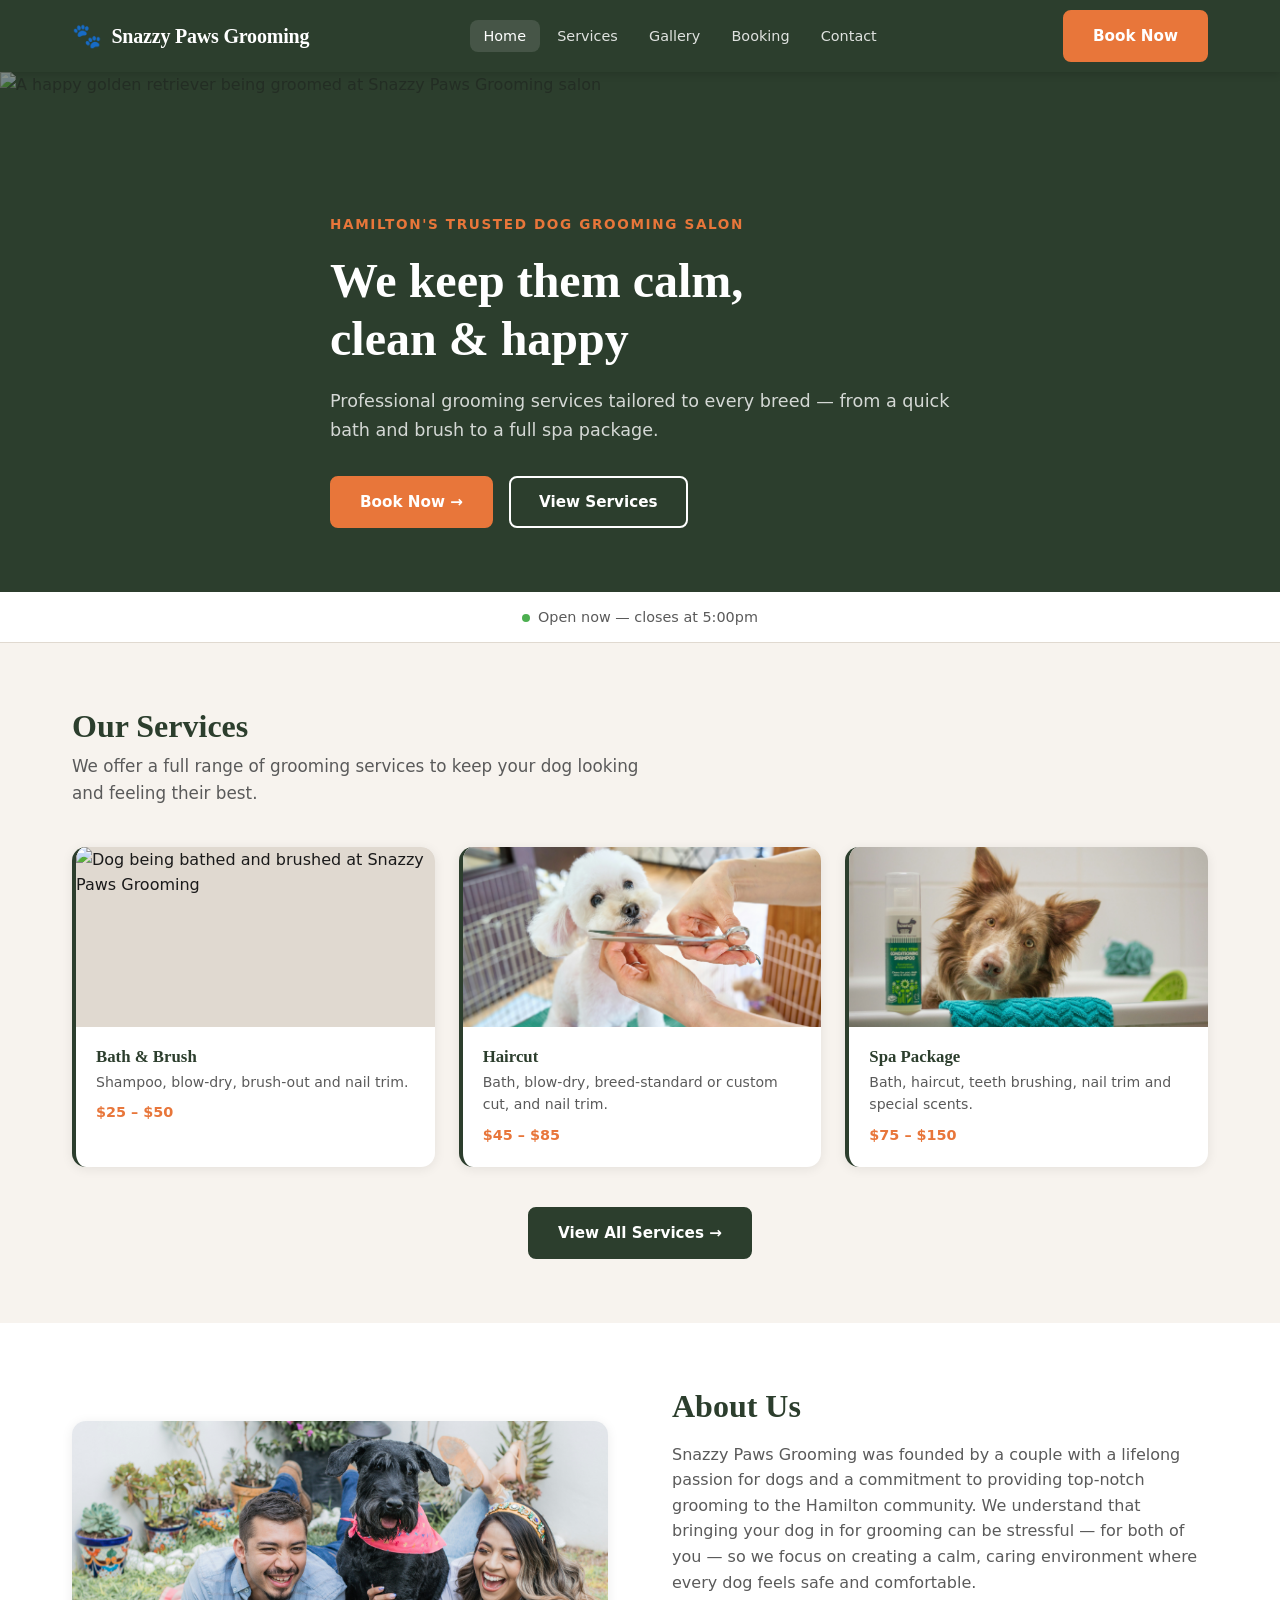
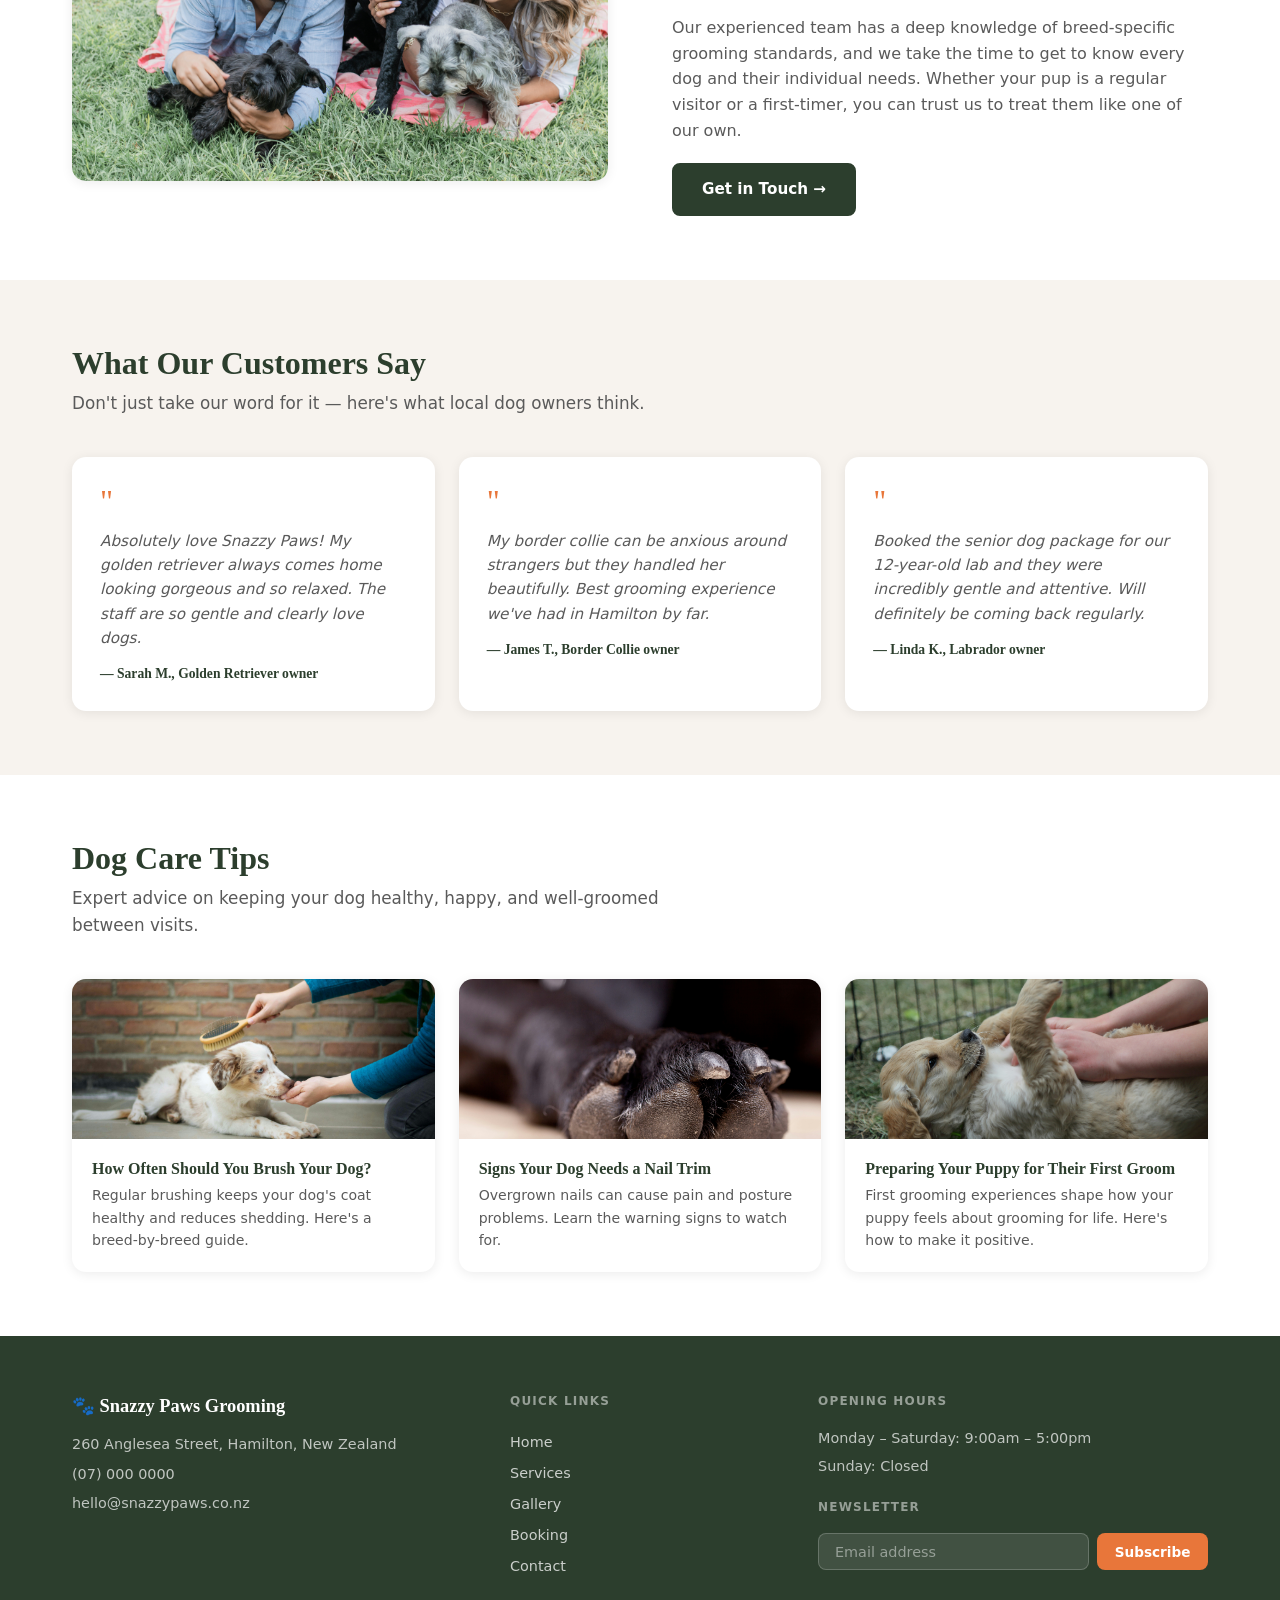
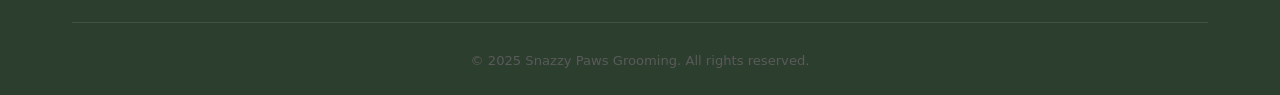
==== commit faa0236e: "index.html updates from HTML validation checker 1. Customer Reviews section - change the author line" ====
--- a/index.html
+++ b/index.html
@@ -152,17 +152,17 @@
             <article class="review-card">
               <p class="review-card__quote" aria-hidden="true">"</p>
               <p class="review-card__text">Absolutely love Snazzy Paws! My golden retriever always comes home looking gorgeous and so relaxed. The staff are so gentle and clearly love dogs.</p>
-              <p class="review-card__author">— Sarah M., Golden Retriever owner</p>
+              <h3 class="review-card__author">— Sarah M., Golden Retriever owner</h3>
             </article>
             <article class="review-card">
               <p class="review-card__quote" aria-hidden="true">"</p>
               <p class="review-card__text">My border collie can be anxious around strangers but they handled her beautifully. Best grooming experience we've had in Hamilton by far.</p>
-              <p class="review-card__author">— James T., Border Collie owner</p>
+              <h3 class="review-card__author">— James T., Border Collie owner</h3>
             </article>
             <article class="review-card">
               <p class="review-card__quote" aria-hidden="true">"</p>
               <p class="review-card__text">Booked the senior dog package for our 12-year-old lab and they were incredibly gentle and attentive. Will definitely be coming back regularly.</p>
-              <p class="review-card__author">— Linda K., Labrador owner</p>
+              <h3 class="review-card__author">— Linda K., Labrador owner</h3>
             </article>
           </div>
         </div>
